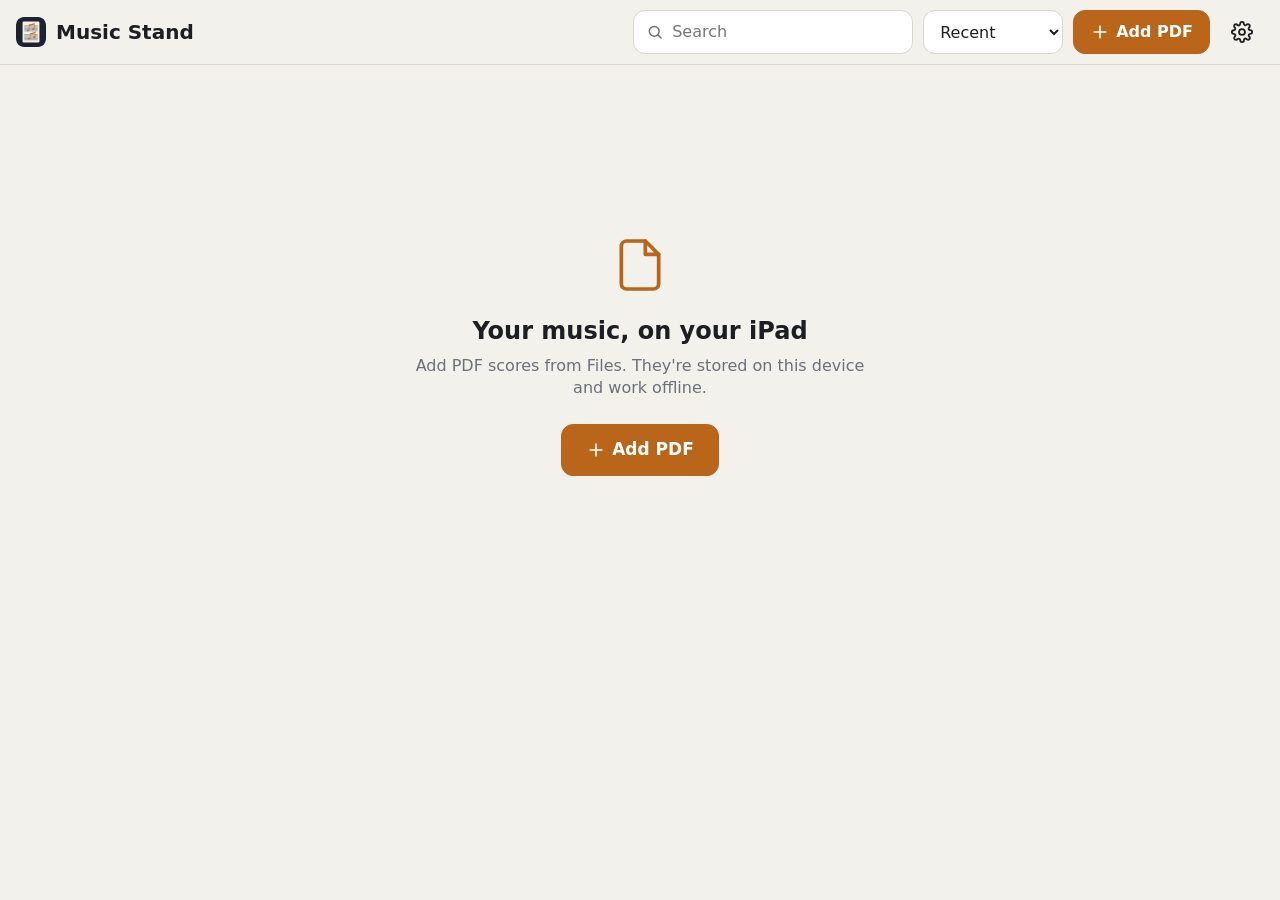
==== index.html @ 35e5ded3 "Adjust pages: keep the frame's shape (Free, Page, Screen) (1.5.1) Shape keeps the crop frame's propo" ====
<!doctype html>
<html lang="en">
<head>
  <meta charset="utf-8">
  <meta name="viewport" content="width=device-width, initial-scale=1, viewport-fit=cover">
  <title>Music Stand</title>
  <meta name="description" content="A personal sheet music reader with wink page turning.">
  <meta name="theme-color" content="#16181c">
  <meta name="mobile-web-app-capable" content="yes">
  <meta name="apple-mobile-web-app-capable" content="yes">
  <meta name="apple-mobile-web-app-status-bar-style" content="black-translucent">
  <meta name="apple-mobile-web-app-title" content="Music Stand">
  <link rel="manifest" href="manifest.webmanifest">
  <link rel="icon" href="icons/icon.svg" type="image/svg+xml">
  <link rel="apple-touch-icon" href="icons/apple-touch-icon.png">
  <link rel="stylesheet" href="css/app.css">
  <link rel="modulepreload" href="vendor/pdfjs/pdf.min.mjs">
  <script type="module" src="js/app.js"></script>
</head>
<body>

  <!-- ============ Library ============ -->
  <section id="library" class="view" hidden>
    <header class="topbar">
      <div class="brand"><img src="icons/icon.svg" alt="" width="30" height="30"><span>Music Stand</span></div>
      <label class="search"><span data-icon="search"></span><input id="lib-search" type="search" placeholder="Search" autocomplete="off" autocorrect="off" spellcheck="false"></label>
      <select id="lib-sort" class="select" aria-label="Sort">
        <option value="folder">Folder order</option>
        <option value="recent">Recent</option>
        <option value="name">Name</option>
        <option value="added">Date added</option>
      </select>
      <button id="lib-add" class="btn primary"><span data-icon="plus"></span>Add PDF</button>
      <button id="lib-sync" class="icon-btn sync-btn" aria-label="Google Drive sync" hidden><span data-icon="cloud"></span><i class="dot"></i></button>
      <button id="lib-settings" class="icon-btn" aria-label="Settings"><span data-icon="gear"></span></button>
    </header>
    <div id="sync-banner" class="banner" hidden>
      <span id="sync-banner-text"></span>
      <button id="sync-review" class="btn small primary">Review</button>
    </div>
    <div id="update-banner" class="banner" hidden>
      A new version of Music Stand is ready.
      <button id="update-reload" class="btn small primary">Update now</button>
    </div>
    <main class="lib-scroll">
      <div id="folder-head" class="folder-head" hidden>
        <h2><span id="folder-name"></span><small id="folder-count"></small></h2>
        <button id="folder-add" class="btn small"><span data-icon="plus"></span>Add scores</button>
        <button id="folder-rename" class="btn small">Rename</button>
        <button id="folder-delete" class="btn small danger">Delete folder</button>
      </div>
      <div id="lib-grid" class="grid"></div>
      <div id="lib-empty" class="empty" hidden>
        <div class="empty-art"><span data-icon="file"></span></div>
        <h2>Your music, on your iPad</h2>
        <p>Add PDF scores from Files. They're stored on this device and work offline.</p>
        <button id="lib-add-empty" class="btn primary large"><span data-icon="plus"></span>Add PDF</button>
      </div>
      <div id="lib-noresults" class="empty small" hidden><p id="lib-noresults-text">No scores match your search.</p><button id="search-all" class="btn" hidden>Search all scores</button></div>
      <div id="folder-empty" class="empty small" hidden><p id="folder-empty-text"></p><div class="row-center"><button id="folder-empty-add" class="btn primary"><span data-icon="plus"></span>Add scores</button><button id="folder-empty-pdf" class="btn"><span data-icon="file"></span>Add PDF</button></div></div>
    </main>
    <nav id="lib-tabs" class="tabbar" role="tablist" aria-label="Folders" hidden></nav>
    <input id="file-input" type="file" accept="application/pdf,.pdf" multiple hidden>
    <div id="drop-hint" class="drop-hint" hidden>Drop PDFs to add them</div>
  </section>

  <!-- ============ Viewer ============ -->
  <section id="viewer" class="view" hidden>
    <div class="scroller">
      <div class="pages"><div class="guide"></div></div>
    </div>
    <div class="flip" aria-hidden="true" hidden></div>

    <header class="vbar">
      <button id="v-back" class="icon-btn" aria-label="Back to library"><span data-icon="back"></span></button>
      <div id="v-title" class="vtitle"></div>
      <button id="v-page" class="chip" aria-label="Go to page">– / –</button>
      <button id="v-star" class="icon-btn star-btn" aria-label="Add to Favorites" aria-pressed="false"><span data-icon="star"></span></button>
      <button id="v-notes" class="icon-btn notes-btn" aria-label="Markings" aria-pressed="false"><span data-icon="pen"></span></button>
      <div id="notes-tools" class="notes-tools" role="toolbar" aria-label="Markings" hidden></div>
      <button id="v-adjust" class="icon-btn" aria-label="Adjust pages" title="Adjust pages"><span data-icon="crop"></span></button>
      <button id="v-mode" class="icon-btn" aria-label="One page at a time" aria-pressed="false"></button>
      <div class="zoom" role="group" aria-label="Zoom">
        <button id="v-zoom-out" class="icon-btn" aria-label="Zoom out"><span data-icon="minus"></span></button>
        <span id="v-zoom" class="zoom-val">100%</span>
        <button id="v-zoom-in" class="icon-btn" aria-label="Zoom in"><span data-icon="plus"></span></button>
      </div>
      <button id="v-wink" class="icon-btn wink-btn" aria-label="Wink control" aria-pressed="false"><span data-icon="eye"></span><i class="dot"></i></button>
      <button id="v-settings" class="icon-btn" aria-label="Settings"><span data-icon="gear"></span></button>
    </header>

    <div id="v-pill" class="pagepill"></div>
    <div id="v-scrub" class="scrub none" aria-hidden="true"><div class="scrub-handle"><span class="scrub-label"></span></div></div>

    <div id="notes-pop" class="notes-pop" hidden></div>

    <div id="adjust" class="adjust" role="dialog" aria-label="Adjust pages" hidden>
      <header class="adjust-bar">
        <button id="a-cancel" class="btn small">Cancel</button>
        <div class="adjust-nav">
          <button id="a-prev" class="icon-btn" aria-label="Previous page"><span data-icon="back"></span></button>
          <span id="a-num"></span>
          <button id="a-next" class="icon-btn" aria-label="Next page"><span data-icon="next"></span></button>
        </div>
        <button id="a-done" class="btn small primary">Done</button>
      </header>
      <div class="adjust-stage">
        <div class="adjust-paper">
          <div class="adjust-crop">
            <i data-h="n"></i><i data-h="s"></i><i data-h="e"></i><i data-h="w"></i>
            <i data-h="nw"></i><i data-h="ne"></i><i data-h="sw"></i><i data-h="se"></i>
          </div>
        </div>
      </div>
      <footer class="adjust-tools">
        <div class="adjust-row">
          <button id="a-rot-l" class="btn small"><span data-icon="turn-left"></span>Turn left</button>
          <button id="a-rot-r" class="btn small"><span data-icon="turn-right"></span>Turn right</button>
          <button id="a-trim" class="btn small"><span data-icon="crop"></span>Trim margins</button>
          <button id="a-reset" class="btn small">Whole page</button>
        </div>
        <div class="adjust-row">
          <span class="adjust-label">Shape</span>
          <div class="seg" id="a-shape" role="radiogroup" aria-label="Frame shape">
            <button type="button" data-v="free" role="radio">Free</button>
            <button type="button" data-v="page" role="radio">Page</button>
            <button type="button" data-v="screen" role="radio">Screen</button>
          </div>
        </div>
        <div class="adjust-row">
          <span class="adjust-label">Apply to</span>
          <div class="seg" id="a-scope" role="radiogroup" aria-label="Apply to">
            <button type="button" data-v="page" role="radio">This page</button>
            <button type="button" data-v="all" role="radio">All</button>
            <button type="button" data-v="odd" role="radio">Odd</button>
            <button type="button" data-v="even" role="radio">Even</button>
          </div>
        </div>
        <p id="a-note" class="adjust-note"></p>
      </footer>
    </div>

    <div id="wink-hud" class="wink-hud off" aria-hidden="true">
      <svg viewBox="0 0 40 40"><circle class="track" cx="20" cy="20" r="16"/><circle class="prog" cx="20" cy="20" r="16"/></svg>
      <span data-icon="eye"></span>
    </div>

    <div id="flash-fwd" class="flash fwd" aria-hidden="true"><span data-icon="down"></span></div>
    <div id="flash-back" class="flash back" aria-hidden="true"><span data-icon="up"></span></div>
  </section>

  <video id="cam" class="cam" playsinline muted></video>

  <!-- ============ Settings ============ -->
  <dialog id="settings" class="sheet">
    <header class="sheet-head">
      <h2>Settings</h2>
      <button id="settings-close" class="btn">Done</button>
    </header>
    <div class="sheet-body">

      <section class="group">
        <h3>Page turning</h3>
        <div class="pick">
          <div class="row">
            <span id="s-mode-label">Pages</span>
            <div class="seg" id="s-mode" role="radiogroup" aria-labelledby="s-mode-label">
              <button type="button" data-v="page" role="radio">One at a time</button>
              <button type="button" data-v="scroll" role="radio">Scroll</button>
            </div>
          </div>
          <small id="s-mode-note"></small>
        </div>
        <div class="slider scroll-only">
          <div class="row"><label for="s-amount">Scroll amount</label><output id="s-amount-out"></output></div>
          <input type="range" id="s-amount" min="30" max="100" step="5">
          <small>How much of the screen each turn moves.</small>
        </div>
        <div class="slider">
          <div class="row"><label for="s-duration">Turn animation</label><output id="s-duration-out"></output></div>
          <input type="range" id="s-duration" min="0" max="1000" step="50">
        </div>
        <label class="toggle scroll-only"><span>Reading guide<small>Briefly marks where the old edge of the screen moved to.</small></span><input type="checkbox" id="s-guide"></label>
        <label class="toggle"><span>Tap to turn<small>Tap the bottom third to go forward, the top third to go back, the middle for the toolbar.</small></span><input type="checkbox" id="s-tap"></label>
        <p class="hint">Bluetooth page-turner pedals and arrow / Page Up / Page Down keys also work.</p>
      </section>

      <section class="group">
        <h3>Wink control</h3>
        <label class="toggle"><span>Turn pages by winking<small>Uses the front camera while a score is open. Video stays on this iPad and is never recorded.</small></span><input type="checkbox" id="s-wink"></label>
        <div class="row">
          <span>Wink to go forward</span>
          <div class="seg" id="s-fwd-eye" role="radiogroup">
            <button type="button" data-v="left" role="radio">Left eye</button>
            <button type="button" data-v="right" role="radio">Right eye</button>
          </div>
        </div>
        <label class="toggle"><span>Other eye goes back<small>Turn off if you can only wink one eye.</small></span><input type="checkbox" id="s-wink-back"></label>
        <div class="slider">
          <div class="row"><label for="s-sens">Sensitivity</label><output id="s-sens-out"></output></div>
          <input type="range" id="s-sens" min="1" max="10" step="1">
          <small>Higher registers lighter winks; lower ignores more squints.</small>
        </div>
        <div class="slider">
          <div class="row"><label for="s-hold">Hold time</label><output id="s-hold-out"></output></div>
          <input type="range" id="s-hold" min="80" max="700" step="20">
          <small>How long to hold the wink. Longer ignores more blinks and twitches.</small>
        </div>
        <div class="row">
          <label for="s-fps">Camera rate</label>
          <select id="s-fps" class="select">
            <option value="12">Battery saver</option>
            <option value="20">Normal</option>
            <option value="30">Responsive</option>
          </select>
        </div>
        <label class="toggle"><span>Show camera preview</span><input type="checkbox" id="s-preview"></label>

        <div class="tester">
          <div class="row">
            <strong>Test &amp; tune</strong>
            <button id="t-start" type="button" class="btn small">Start test</button>
          </div>
          <div id="t-body" hidden>
            <div id="t-status" class="status-line"></div>
            <div class="meters">
              <div class="meter" id="m-left"><div class="bar"><div class="fill"></div><div class="thresh"></div></div><span>Left eye</span></div>
              <div class="meter" id="m-right"><div class="bar"><div class="fill"></div><div class="thresh"></div></div><span>Right eye</span></div>
              <div id="t-event" class="t-event"></div>
            </div>
            <p class="hint">Wink your <b>left</b> eye and the left bar should rise past the line. If the other bar rises, tap Calibrate.</p>
            <div class="row">
              <button id="t-calibrate" type="button" class="btn small">Calibrate eyes</button>
              <label class="toggle inline"><span>Swap left/right</span><input type="checkbox" id="s-swap"></label>
            </div>
          </div>
        </div>
      </section>

      <section class="group">
        <h3>Markings</h3>
        <label class="toggle"><span>Apple Pencil marks right away<small>Write on the music with the Pencil whenever a score is open; fingers still scroll. Turn off to mark only after tapping the pen button (the Pencil then scrolls the music).</small></span><input type="checkbox" id="s-pencil"></label>
      </section>

      <section class="group">
        <h3>Display</h3>
        <label class="toggle"><span>Night mode<small>Shows pages as light ink on dark paper.</small></span><input type="checkbox" id="s-night"></label>
        <label class="toggle"><span>Keep screen awake<small>While a score is open.</small></span><input type="checkbox" id="s-awake"></label>
      </section>

      <section class="group" id="sync">
        <h3>Google Drive</h3>
        <p class="hint">Keep the same library on all your devices. Your scores are kept in a “Music Stand” folder in your Google Drive, which also makes Drive a backup of them. Add music with Add PDF: PDFs put into that folder from a computer don’t show up here.</p>
        <div id="g-status" class="status-line"></div>
        <div class="row wrap">
          <button id="g-connect" type="button" class="btn primary">Connect Google Drive</button>
          <button id="g-sync" type="button" class="btn" hidden>Sync now</button>
          <button id="g-review" type="button" class="btn primary" hidden>Review</button>
          <button id="g-disconnect" type="button" class="btn" hidden>Disconnect</button>
          <button id="g-copy" type="button" class="btn small">Copy sync report</button>
        </div>
        <p class="hint"><a href="privacy.html" target="_blank" rel="noopener">Privacy</a></p>
      </section>

      <section class="group">
        <h3>Backup</h3>
        <p class="hint">A backup is one file with all your scores and settings. Export one now and then and save it to Files or iCloud Drive. To copy your library to another device without Google Drive, import the backup there and choose Merge.</p>
        <div class="row wrap">
          <button id="b-export" type="button" class="btn">Export backup</button>
          <button id="b-save" type="button" class="btn primary" hidden>Save backup file</button>
          <button id="b-import" type="button" class="btn">Import backup…</button>
        </div>
        <div id="b-status" class="hint"></div>
        <input id="b-file" type="file" accept=".zip,application/zip" hidden>
        <p id="storage-info" class="hint"></p>
      </section>

      <p class="about">Music Stand <span id="app-version"></span></p>
    </div>
  </dialog>

  <div id="boot-note" class="boot-note" hidden>Connecting to Google Drive…</div>

  <dialog id="modal" class="modal"></dialog>
  <div id="toast" class="toast" role="status" aria-live="polite"></div>
</body>
</html>
---- css/app.css ----
:root {
  color-scheme: light dark;
  --bg: #f3f1ec;
  --surface: #ffffff;
  --surface-2: #e9e5dd;
  --text: #1c1e22;
  --muted: #6c7079;
  --line: #dbd6cc;
  --accent: #b9661a;
  --accent-soft: rgba(185, 102, 26, 0.14);
  --accent-ink: #ffffff;
  --danger: #c0392b;
  --ok: #2e9d5b;
  --stage: #1a1c20;
  --bar: rgba(22, 24, 28, 0.88);
  --bar-text: #f1efea;
  --radius: 14px;
  --shadow: 0 1px 2px rgba(0, 0, 0, 0.08), 0 6px 18px rgba(0, 0, 0, 0.08);
  --font: -apple-system, BlinkMacSystemFont, "SF Pro Text", system-ui, "Segoe UI", Roboto, sans-serif;
}

@media (prefers-color-scheme: dark) {
  :root {
    --bg: #14161a;
    --surface: #1e2126;
    --surface-2: #2a2e35;
    --text: #ecebe7;
    --muted: #9ba1ab;
    --line: #30343b;
    --accent: #e8923c;
    --accent-soft: rgba(232, 146, 60, 0.16);
    --accent-ink: #1a1206;
    --shadow: 0 1px 2px rgba(0, 0, 0, 0.4), 0 6px 18px rgba(0, 0, 0, 0.3);
  }
}

* { box-sizing: border-box; }

html, body {
  height: 100%;
  margin: 0;
  background: var(--bg);
  color: var(--text);
  font: 16px/1.4 var(--font);
  -webkit-text-size-adjust: 100%;
  -webkit-tap-highlight-color: transparent;
  overscroll-behavior: none;
}

body { overflow: hidden; }

button, input, select { font: inherit; color: inherit; }
button { -webkit-user-select: none; user-select: none; touch-action: manipulation; }
[hidden] { display: none !important; }

.ico { width: 22px; height: 22px; flex: none; display: block; }

.view { position: fixed; inset: 0; }

/* ---------- Buttons & fields ---------- */

.btn {
  display: inline-flex; align-items: center; justify-content: center; gap: 6px;
  min-height: 44px; padding: 0 16px;
  border: 1px solid var(--line); border-radius: 12px;
  background: var(--surface); color: var(--text);
  font-weight: 600; cursor: pointer; white-space: nowrap;
}
.btn .ico { width: 20px; height: 20px; }
.btn.primary { background: var(--accent); border-color: var(--accent); color: var(--accent-ink); }
.btn.danger { color: var(--danger); }
.btn.small { min-height: 36px; padding: 0 12px; font-size: 15px; }
.btn.large { min-height: 52px; padding: 0 24px; font-size: 17px; }
.btn:active { filter: brightness(0.92); }
.btn:disabled { opacity: 0.5; }

.icon-btn {
  display: inline-flex; align-items: center; justify-content: center;
  width: 44px; height: 44px; padding: 0;
  border: 0; border-radius: 12px; background: transparent; cursor: pointer;
}
.icon-btn:active { background: rgba(127, 127, 127, 0.18); }

.select {
  min-height: 44px; padding: 0 12px; border-radius: 12px;
  border: 1px solid var(--line); background: var(--surface);
}

.field {
  width: 100%; min-height: 48px; padding: 0 14px; margin-top: 12px;
  border: 1px solid var(--line); border-radius: 12px; background: var(--surface);
  font-size: 18px;
}

/* ---------- Library ---------- */

#library { display: flex; flex-direction: column; }

.topbar {
  display: flex; align-items: center; gap: 10px;
  padding: calc(env(safe-area-inset-top) + 10px) max(16px, env(safe-area-inset-right)) 10px max(16px, env(safe-area-inset-left));
  border-bottom: 1px solid var(--line);
  background: var(--bg);
}
.brand { display: flex; align-items: center; gap: 10px; font-weight: 700; font-size: 20px; margin-right: auto; white-space: nowrap; }
.brand img { border-radius: 8px; }
.search {
  display: flex; align-items: center; gap: 6px;
  height: 44px; padding: 0 12px; width: min(280px, 32vw);
  border: 1px solid var(--line); border-radius: 12px; background: var(--surface); color: var(--muted);
}
.search input { border: 0; outline: 0; background: transparent; width: 100%; color: var(--text); -webkit-appearance: none; appearance: none; }
.search .ico { width: 18px; height: 18px; }

@media (max-width: 640px) {
  .topbar { flex-wrap: wrap; }
  .brand { width: 100%; }
  .search { flex: 1; width: auto; }
}

.banner {
  display: flex; align-items: center; justify-content: center; gap: 12px; flex-wrap: wrap;
  padding: 8px 16px; background: var(--accent-soft); font-size: 15px;
}

.lib-scroll { flex: 1; overflow-y: auto; -webkit-overflow-scrolling: touch; }

.grid {
  display: grid; gap: 22px 18px;
  grid-template-columns: repeat(auto-fill, minmax(150px, 1fr));
  padding: 20px max(18px, env(safe-area-inset-right)) 40px max(18px, env(safe-area-inset-left));
}

.card { position: relative; }
.card-open {
  display: block; width: 100%; padding: 0; border: 0; background: none; text-align: left; cursor: pointer;
}
.thumb {
  aspect-ratio: 0.773; border-radius: 8px; overflow: hidden;
  background: #fff; box-shadow: var(--shadow); border: 1px solid var(--line);
  display: flex; align-items: center; justify-content: center; color: #bbb;
}
.thumb img { width: 100%; height: 100%; object-fit: cover; object-position: top; display: block; }
.card-open:active .thumb { transform: scale(0.98); }
.card-text { padding: 8px 32px 0 2px; }
.card-title { font-weight: 600; font-size: 15px; line-height: 1.25; display: -webkit-box; -webkit-line-clamp: 2; -webkit-box-orient: vertical; overflow: hidden; word-break: break-word; }
.card-meta { color: var(--muted); font-size: 13px; margin-top: 2px; }
.card-more { position: absolute; right: -8px; bottom: -6px; color: var(--muted); }

.empty { text-align: center; padding: 12vh 24px; max-width: 520px; margin: 0 auto; }
.empty.small { padding: 40px 24px; color: var(--muted); }
.empty h2 { margin: 12px 0 6px; }
.empty p { color: var(--muted); margin: 0 0 24px; }
.empty-art { display: inline-flex; color: var(--accent); }
.empty-art .ico { width: 64px; height: 64px; stroke-width: 1.4; }

.drop-hint {
  position: fixed; inset: 12px; z-index: 30; display: flex; align-items: center; justify-content: center;
  border: 3px dashed var(--accent); border-radius: 20px; background: var(--accent-soft);
  font-size: 22px; font-weight: 700; pointer-events: none;
}

/* ---------- Viewer ---------- */

#viewer { background: var(--stage); color: var(--bar-text); }

.scroller {
  position: absolute; left: 0; right: 0; bottom: 0; top: env(safe-area-inset-top);
  overflow-y: auto; overflow-x: hidden;
  -webkit-overflow-scrolling: touch; overscroll-behavior: contain;
  touch-action: pan-y;
  -webkit-user-select: none; user-select: none; -webkit-touch-callout: none;
}
.pages { position: relative; min-height: 100%; }

.page {
  position: absolute; overflow: hidden;
  background: #fff; box-shadow: 0 1px 3px rgba(0, 0, 0, 0.5);
  display: flex; align-items: center; justify-content: center;
}
.page .pnum { color: #c9c9c9; font-size: 28px; font-weight: 600; }
.page.ready .pnum { display: none; }
.page.failed::after { content: "Couldn't draw this page"; color: #a33; font-size: 15px; position: absolute; bottom: 20px; }
.page canvas.pdf { position: absolute; inset: 0; width: 100%; height: 100%; display: block; pointer-events: none; }

.night .page { background: #121212; }
.night .page canvas.pdf { filter: invert(1) hue-rotate(180deg); }

.guide {
  position: absolute; left: 0; right: 0; height: 0; z-index: 2; pointer-events: none;
  border-top: 3px solid var(--accent); opacity: 0;
}
.guide::before {
  content: ""; position: absolute; left: 0; top: -10px;
  border: 9px solid transparent; border-left: 13px solid var(--accent);
}
.guide.show { animation: guide 1.6s ease forwards; }

/* One page at a time: the viewer moves the music, a page per turn or swipe. */
#viewer.paged .scroller { overflow-y: hidden; touch-action: none; }
#viewer.paged .zoom, #viewer.paged .guide { display: none; }

/* A page turning like a book's (js/flip.js): copies of the pages, over the music. */
.flip {
  position: absolute; left: 0; right: 0; bottom: 0; top: env(safe-area-inset-top); z-index: 1;
  overflow: hidden; pointer-events: none; perspective: 4500px;
}
.flip-dim { position: absolute; inset: 0; background: #000; opacity: 0; }
.flip-leaf {
  position: absolute; transform-origin: 0 50%; will-change: transform;
  -webkit-transform-style: preserve-3d; transform-style: preserve-3d;
}
.flip-face { position: absolute; -webkit-backface-visibility: hidden; backface-visibility: hidden; }
.flip-back {
  left: 0; top: 0; width: 100%; height: 100%; transform: rotateY(180deg);
  background: linear-gradient(to left, #f6f6f3, #e4e4e0); box-shadow: 0 1px 3px rgba(0, 0, 0, 0.5);
}
.night .flip-back { background: linear-gradient(to left, #1b1b1b, #0e0e0e); }
.flip-shade {
  position: absolute; inset: 0; z-index: 5; pointer-events: none; opacity: 0;
  background: linear-gradient(to right, rgba(0, 0, 0, 0.25), rgba(0, 0, 0, 0.6));
}
@keyframes guide { 0% { opacity: 0; } 12% { opacity: 0.95; } 70% { opacity: 0.95; } 100% { opacity: 0; } }

.vbar {
  position: absolute; top: 0; left: 0; right: 0; z-index: 10;
  display: flex; align-items: center; gap: 4px;
  padding: calc(env(safe-area-inset-top) + 4px) max(8px, env(safe-area-inset-right)) 6px max(8px, env(safe-area-inset-left));
  background: var(--bar); color: var(--bar-text);
  -webkit-backdrop-filter: blur(14px); backdrop-filter: blur(14px);
  transform: translateY(-105%); transition: transform 0.25s ease;
}
#viewer.bar-visible .vbar { transform: none; }
.vtitle { flex: 1; min-width: 0; font-weight: 600; white-space: nowrap; overflow: hidden; text-overflow: ellipsis; padding: 0 6px; }
.chip {
  min-height: 36px; padding: 0 12px; border-radius: 18px; border: 0;
  background: rgba(255, 255, 255, 0.12); font-variant-numeric: tabular-nums; cursor: pointer; white-space: nowrap;
}
.zoom { display: flex; align-items: center; }
.zoom-val { min-width: 46px; text-align: center; font-size: 14px; font-variant-numeric: tabular-nums; opacity: 0.85; }
.wink-btn { position: relative; }
.wink-btn .dot { position: absolute; right: 8px; top: 9px; width: 9px; height: 9px; border-radius: 50%; background: transparent; }
.wink-btn[aria-pressed="false"] { opacity: 0.55; }
.wink-btn.s-loading .dot { background: #e6b54a; animation: pulse 1s infinite; }
.wink-btn.s-running .dot { background: #3fcf7a; }
.wink-btn.s-noface .dot { background: #9aa0aa; }
.wink-btn.s-error .dot { background: #ff5a4a; }

.pagepill {
  position: absolute; right: max(12px, env(safe-area-inset-right)); bottom: calc(12px + env(safe-area-inset-bottom)); z-index: 5;
  padding: 4px 10px; border-radius: 12px; background: rgba(20, 22, 26, 0.6); color: #eee;
  font-size: 13px; font-variant-numeric: tabular-nums; pointer-events: none;
  transition: opacity 0.25s;
}
#viewer.bar-visible .pagepill { opacity: 0; }

/* The scroll bar (js/scrubber.js): with the top bar, while scrolling by hand, and while held. */
.scrub {
  position: absolute; z-index: 7; width: 44px;
  right: env(safe-area-inset-right); top: calc(env(safe-area-inset-top) + 66px); bottom: calc(env(safe-area-inset-bottom) + 52px);
  touch-action: none; -webkit-user-select: none; user-select: none; -webkit-touch-callout: none;
  opacity: 0; pointer-events: none; transition: opacity 0.25s;
}
.scrub::before {
  content: ""; position: absolute; right: 9px; top: 0; bottom: 0; width: 4px; border-radius: 2px;
  background: rgba(20, 22, 26, 0.35);
}
#viewer.bar-visible .scrub, .scrub.show, .scrub.dragging { opacity: 1; pointer-events: auto; }
.scrub.none, .vbar.marking ~ .scrub { display: none; }
.scrub-handle {
  position: absolute; right: 4px; top: 0; width: 14px; height: 56px; border-radius: 7px;
  background: rgba(20, 22, 26, 0.75); border: 1.5px solid rgba(255, 255, 255, 0.55);
  box-shadow: 0 1px 4px rgba(0, 0, 0, 0.4); will-change: transform;
}
.scrub.dragging .scrub-handle { background: var(--accent); border-color: var(--accent); }
.scrub-label {
  position: absolute; right: 26px; top: 50%; transform: translateY(-50%);
  padding: 6px 12px; border-radius: 14px; white-space: nowrap;
  background: rgba(20, 22, 26, 0.88); color: #f1efea; font-size: 17px; font-weight: 600; font-variant-numeric: tabular-nums;
  opacity: 0; pointer-events: none;
}
.scrub.dragging .scrub-label { opacity: 1; }

.wink-hud {
  position: absolute; left: max(12px, env(safe-area-inset-left)); bottom: calc(12px + env(safe-area-inset-bottom)); z-index: 5;
  width: 40px; height: 40px; border-radius: 50%; background: rgba(20, 22, 26, 0.6); color: #ddd;
  display: flex; align-items: center; justify-content: center; pointer-events: none;
}
.wink-hud.off { display: none; }
.wink-hud svg { position: absolute; inset: 0; transform: rotate(-90deg); }
.wink-hud .track { fill: none; stroke: rgba(255, 255, 255, 0.15); stroke-width: 3; }
.wink-hud .prog { fill: none; stroke: var(--accent); stroke-width: 3; stroke-linecap: round; stroke-dasharray: 100.53; stroke-dashoffset: 100.53; }
.wink-hud .ico { width: 18px; height: 18px; }
.wink-hud.loading .ico { animation: pulse 1s infinite; }
.wink-hud.running .ico { color: #3fcf7a; }
.wink-hud.noface .ico { color: #8a9099; }
.wink-hud.error .ico { color: #ff5a4a; }
.wink-hud.fired { animation: pop 0.35s ease; }

.flash {
  position: absolute; left: 50%; z-index: 6; pointer-events: none;
  width: 110px; height: 110px; margin-left: -55px; border-radius: 50%;
  display: flex; align-items: center; justify-content: center;
  background: rgba(20, 22, 26, 0.55); color: var(--accent); opacity: 0;
}
.flash .ico { width: 64px; height: 64px; stroke-width: 2.6; }
.flash.fwd { bottom: 14%; }
.flash.back { top: 14%; }
.flash.show { animation: flash 0.6s ease; }
@keyframes flash { 0% { opacity: 0; transform: scale(0.8); } 20% { opacity: 1; transform: scale(1); } 100% { opacity: 0; transform: scale(1.05); } }
@keyframes pulse { 50% { opacity: 0.35; } }
@keyframes pop { 40% { transform: scale(1.25); } }

/* Hidden by default but kept "visible" to the browser so frames keep coming. */
.cam {
  position: fixed; left: 0; bottom: 0; width: 4px; height: 3px; opacity: 0.02;
  pointer-events: none; z-index: 40; object-fit: cover; transform: scaleX(-1);
}
.cam.preview {
  width: 168px; height: 126px; opacity: 1; border-radius: 12px;
  left: max(12px, env(safe-area-inset-left)); bottom: calc(62px + env(safe-area-inset-bottom));
  box-shadow: 0 4px 16px rgba(0, 0, 0, 0.5); border: 2px solid rgba(255, 255, 255, 0.25);
}

/* ---------- Dialogs ---------- */

dialog { color: var(--text); }
dialog::backdrop { background: rgba(0, 0, 0, 0.4); }

.sheet {
  margin: 0 0 0 auto; padding: 0; border: 0;
  width: min(480px, 100vw); height: 100%; max-height: 100%; max-width: 100vw;
  background: var(--bg);
  display: none; flex-direction: column;
}
.sheet[open] { display: flex; }
.sheet-head {
  display: flex; align-items: center; justify-content: space-between;
  padding: calc(env(safe-area-inset-top) + 10px) max(16px, env(safe-area-inset-right)) 10px 20px;
  border-bottom: 1px solid var(--line);
}
.sheet-head h2 { margin: 0; font-size: 20px; }
.sheet-body {
  flex: 1; overflow-y: auto; -webkit-overflow-scrolling: touch;
  padding: 8px max(16px, env(safe-area-inset-right)) calc(32px + env(safe-area-inset-bottom)) 16px;
}

.group { background: var(--surface); border-radius: var(--radius); padding: 4px 16px 12px; margin: 14px 0; box-shadow: var(--shadow); }
.group h3 { font-size: 13px; text-transform: uppercase; letter-spacing: 0.06em; color: var(--muted); margin: 14px 0 6px; }
.row { display: flex; align-items: center; justify-content: space-between; gap: 12px; min-height: 48px; }
.row.wrap { flex-wrap: wrap; justify-content: flex-start; }
.row output { color: var(--muted); font-variant-numeric: tabular-nums; }
.slider, .pick { padding: 2px 0 8px; border-top: 1px solid var(--line); }
.slider .row { min-height: 40px; }
.slider small, .toggle small, .pick small { display: block; color: var(--muted); font-size: 13px; line-height: 1.3; margin-top: 2px; }
input[type="range"] { width: 100%; accent-color: var(--accent); height: 32px; margin: 0; }
.group > .row, .group > .toggle, .group > .tester { border-top: 1px solid var(--line); }
.group > h3 + * { border-top: 0 !important; }
.hint { color: var(--muted); font-size: 14px; margin: 10px 0; }
.hint:empty { display: none; }

.toggle { display: flex; align-items: center; justify-content: space-between; gap: 16px; min-height: 56px; padding: 6px 0; cursor: pointer; }
.toggle.inline { min-height: 44px; border: 0; gap: 10px; }
.toggle input {
  -webkit-appearance: none; appearance: none; flex: none;
  width: 51px; height: 31px; border-radius: 16px; margin: 0;
  background: var(--surface-2); position: relative; transition: background 0.2s; cursor: pointer;
}
.toggle input::after {
  content: ""; position: absolute; top: 2px; left: 2px; width: 27px; height: 27px; border-radius: 50%;
  background: #fff; box-shadow: 0 1px 3px rgba(0, 0, 0, 0.3); transition: transform 0.2s;
}
.toggle input:checked { background: var(--accent); }
.toggle input:checked::after { transform: translateX(20px); }

.seg { display: inline-flex; background: var(--surface-2); border-radius: 10px; padding: 2px; }
.seg button { border: 0; background: transparent; min-height: 36px; padding: 0 14px; border-radius: 8px; font-weight: 600; font-size: 15px; cursor: pointer; white-space: nowrap; }
.seg button[aria-checked="true"] { background: var(--surface); box-shadow: 0 1px 3px rgba(0, 0, 0, 0.15); color: var(--accent); }

.tester { padding: 8px 0 4px; }
.status-line { font-size: 14px; color: var(--muted); margin: 4px 0 10px; display: flex; align-items: center; gap: 8px; }
.status-line::before { content: ""; width: 9px; height: 9px; border-radius: 50%; background: #9aa0aa; }
.status-line.s-running::before { background: var(--ok); }
.status-line.s-loading::before { background: #e6b54a; }
.status-line.s-error::before { background: var(--danger); }
.status-line.s-error { color: var(--danger); }
.meters { display: flex; align-items: flex-end; gap: 22px; padding: 4px 0; }
.meter { display: flex; flex-direction: column; align-items: center; gap: 6px; font-size: 13px; color: var(--muted); }
.meter .bar { position: relative; width: 38px; height: 120px; border-radius: 8px; background: var(--surface-2); overflow: hidden; }
.meter .fill { position: absolute; left: 0; right: 0; bottom: 0; height: 0; background: #8a9099; transition: height 0.06s linear; }
.meter.holding .fill { background: var(--accent); }
.meter.fired .fill { background: var(--ok); }
.meter .thresh { position: absolute; left: 0; right: 0; height: 0; border-top: 2px dashed var(--text); opacity: 0.5; }
.t-event { flex: 1; align-self: center; text-align: center; font-weight: 700; font-size: 18px; color: var(--ok); min-height: 1.4em; }
.t-event.calib { color: var(--accent); font-size: 16px; }

.about { text-align: center; color: var(--muted); font-size: 13px; }

.modal {
  width: min(420px, 92vw); padding: 0; border: 0; border-radius: 18px;
  background: var(--bg); box-shadow: 0 20px 60px rgba(0, 0, 0, 0.35);
}
.modal-body { padding: 20px 20px 8px; }
.modal-body h2 { margin: 0 0 6px; font-size: 19px; }
.modal-body p { margin: 0; color: var(--muted); white-space: pre-line; }
.modal-actions { display: flex; gap: 10px; justify-content: flex-end; padding: 14px 20px 18px; }
.modal-actions .btn { flex: 1; }
.sheet-actions { display: flex; flex-direction: column; gap: 8px; padding: 6px 20px 20px; }

.toast {
  position: fixed; left: 50%; bottom: calc(24px + env(safe-area-inset-bottom)); z-index: 100;
  transform: translate(-50%, 20px); opacity: 0; pointer-events: none;
  max-width: min(560px, 90vw); padding: 10px 18px; border-radius: 14px;
  background: rgba(28, 30, 34, 0.94); color: #f3f1ec; font-size: 15px; text-align: center;
  transition: opacity 0.2s, transform 0.2s;
}
.toast.show { opacity: 1; transform: translate(-50%, 0); }

/* ---------- Google Drive sync & sign-in notes ---------- */
.sync-btn { position: relative; }
.sync-btn .dot { position: absolute; right: 7px; top: 9px; width: 9px; height: 9px; border-radius: 50%; background: transparent; }
.sync-btn.s-syncing .dot { background: #e6b54a; animation: pulse 1s infinite; }
.sync-btn.s-signin .dot,
.sync-btn.s-decision .dot { background: #e6b54a; }
.sync-btn.s-tap.pending .dot { background: #9aa0aa; }
.sync-btn.s-paused .dot,
.sync-btn.s-offline .dot { background: #9aa0aa; }
.sync-btn.s-offline { opacity: 0.55; }
.sync-btn.s-error .dot { background: #ff5a4a; }

.boot-note {
  position: fixed; inset: 0; display: flex; align-items: center; justify-content: center;
  color: var(--muted); font-size: 15px;
}

.signin-note {
  position: fixed;
  inset: 0;
  z-index: 50;
  display: flex;
  flex-direction: column;
  align-items: center;
  justify-content: center;
  gap: 8px;
  padding: 32px;
  text-align: center;
  background: var(--bg);
}
.signin-note h2 { margin: 0; font-size: 22px; }
.signin-note p { margin: 0; color: var(--muted); max-width: 26em; }

/* ---------- Notes (Pencil) ---------- */
/* Sized and placed by js/ink-draw.js (placeLayer): the whole page, cropped and turned as it shows. */
.page svg.ink { position: absolute; left: 0; top: 0; width: 100%; height: 100%; transform-origin: 0 0; pointer-events: none; overflow: visible; }
.page svg.ink path { fill: none; stroke-linecap: round; stroke-linejoin: round; }
/* Highlighter blends into the paper: multiply on white, screen on the night page. */
.page svg.ink-hl { z-index: 1; mix-blend-mode: multiply; opacity: 0.45; }
.night .page svg.ink-hl { mix-blend-mode: screen; opacity: 0.4; }
.page svg.ink-pen { z-index: 2; }
.page svg.ink-live { z-index: 3; will-change: transform; }
.page svg.ink-live.is-hl { z-index: 1; mix-blend-mode: multiply; opacity: 0.45; }
.night .page svg.ink-live.is-hl { mix-blend-mode: screen; opacity: 0.4; }
#viewer.notes-hidden .page svg.ink { display: none; }

/* Markings tools take the place of the page, zoom and wink controls. */
.vbar.marking > #v-page, .vbar.marking > .zoom, .vbar.marking > #v-wink, .vbar.marking > #v-settings,
.vbar.marking > #v-star, .vbar.marking > #v-notes, .vbar.marking > #v-mode, .vbar.marking > #v-adjust { display: none; }
.notes-tools { display: flex; align-items: center; gap: 2px; }
.notes-tools .sep { width: 1px; height: 26px; margin: 0 4px; background: rgba(255, 255, 255, 0.18); }
.notes-tools .icon-btn { position: relative; }
.notes-tools .icon-btn[aria-pressed="true"] { background: rgba(255, 255, 255, 0.16); }
.notes-tools .icon-btn:disabled { opacity: 0.35; }
.notes-tools .icon-btn .tip { position: absolute; left: 50%; bottom: 5px; width: 14px; height: 4px; margin-left: -7px; border-radius: 2px; }
.notes-tools .btn.small { margin-left: 4px; background: var(--accent); border-color: var(--accent); color: var(--accent-ink); }
.notes-btn.off { opacity: 0.55; }
.notes-btn.off::after { content: ""; position: absolute; width: 26px; height: 2px; background: currentColor; transform: rotate(-45deg); border-radius: 1px; }
.notes-btn { position: relative; }
.star-btn[aria-pressed="true"] { color: var(--accent); }
.star-btn[aria-pressed="true"] .ico { fill: currentColor; }

.notes-pop {
  position: absolute; z-index: 12; top: calc(env(safe-area-inset-top) + 58px);
  display: flex; align-items: center; gap: 4px; flex-wrap: wrap; max-width: calc(100vw - 24px);
  padding: 8px 10px; border-radius: 16px;
  background: var(--bar); color: var(--bar-text);
  -webkit-backdrop-filter: blur(14px); backdrop-filter: blur(14px);
  box-shadow: 0 6px 24px rgba(0, 0, 0, 0.35);
}
.notes-pop .sep { width: 1px; align-self: stretch; margin: 4px; background: rgba(255, 255, 255, 0.18); }
.swatch { width: 40px; height: 40px; border-radius: 50%; border: 2px solid transparent; padding: 0; cursor: pointer; display: inline-flex; align-items: center; justify-content: center; background: transparent; }
.swatch i { width: 26px; height: 26px; border-radius: 50%; display: block; box-shadow: inset 0 0 0 1px rgba(255, 255, 255, 0.25); }
.swatch[aria-checked="true"] { border-color: var(--bar-text); }
.size-btn { width: 40px; height: 40px; border: 0; border-radius: 10px; background: transparent; color: inherit; cursor: pointer; display: inline-flex; align-items: center; justify-content: center; }
.size-btn i { display: block; border-radius: 50%; background: currentColor; }
.size-btn[aria-checked="true"] { background: rgba(255, 255, 255, 0.18); }
.scroller.finger-ink { touch-action: none; }

/* ---------- Favorites & folders ---------- */
.tabbar {
  display: flex; align-items: center; gap: 6px;
  padding: 8px max(16px, env(safe-area-inset-right)) calc(8px + env(safe-area-inset-bottom)) max(16px, env(safe-area-inset-left));
  border-top: 1px solid var(--line); background: var(--bg);
}
/* All and Favorites stay put; the folders scroll between them and the + button. */
.tab-scroll {
  flex: 1; min-width: 0; display: flex; gap: 6px; overflow-x: auto; -webkit-overflow-scrolling: touch; scrollbar-width: none;
  -webkit-mask-image: linear-gradient(to right, transparent 0, #000 12px, #000 calc(100% - 18px), transparent 100%);
  mask-image: linear-gradient(to right, transparent 0, #000 12px, #000 calc(100% - 18px), transparent 100%);
  padding: 0 12px 0 8px;
  scroll-padding-inline: 12px 18px; /* a chip scrolled into view lands clear of the fade */
}
.tab-scroll::-webkit-scrollbar { display: none; }
.tab {
  flex: none; display: inline-flex; align-items: center; gap: 6px;
  min-height: 40px; padding: 0 14px; border-radius: 20px; border: 1px solid var(--line);
  background: var(--surface); font-weight: 600; font-size: 15px; cursor: pointer; white-space: nowrap; max-width: 200px;
}
.tab span { overflow: hidden; text-overflow: ellipsis; }
.tab .ico { width: 18px; height: 18px; }
.tab .count { color: var(--muted); font-weight: 500; font-variant-numeric: tabular-nums; flex: none; }
.tab[aria-selected="true"] { background: var(--accent); border-color: var(--accent); color: var(--accent-ink); }
.tab[aria-selected="true"] .count { color: inherit; opacity: 0.8; }
.tab[aria-selected="true"] .ico { fill: currentColor; }
.tab.add { width: 40px; padding: 0; justify-content: center; border-style: dashed; background: transparent; color: var(--muted); }
#library:not([hidden]) ~ .toast { bottom: calc(76px + env(safe-area-inset-bottom)); }
.row-center { display: flex; gap: 10px; justify-content: center; flex-wrap: wrap; }

.folder-head {
  display: flex; align-items: center; gap: 10px; flex-wrap: wrap;
  padding: 14px max(18px, env(safe-area-inset-right)) 0 max(18px, env(safe-area-inset-left));
}
.folder-head h2 { margin: 0 auto 0 0; font-size: 22px; display: flex; align-items: baseline; gap: 10px; min-width: 0; }
.folder-head h2 span { overflow: hidden; text-overflow: ellipsis; white-space: nowrap; }
.folder-head small { color: var(--muted); font-size: 15px; font-weight: 500; white-space: nowrap; }

/* The star sits on the thumbnail's corner, on a small disc so it shows on white paper. */
.card-star { position: absolute; top: 2px; right: 2px; color: #fff; }
.card-star::before { content: ""; position: absolute; width: 32px; height: 32px; border-radius: 50%; background: rgba(20, 22, 26, 0.42); }
.card-star .ico { position: relative; width: 20px; height: 20px; }
.card-star[aria-pressed="true"] { color: #ffc93c; }
.card-star[aria-pressed="true"] .ico { fill: currentColor; }

.pick-list { max-height: min(56vh, 520px); overflow-y: auto; margin: 10px -20px 0; padding: 0 20px; -webkit-overflow-scrolling: touch; }
.pick-row { display: flex; align-items: center; gap: 12px; min-height: 48px; border-top: 1px solid var(--line); cursor: pointer; }
.pick-row:first-child { border-top: 0; }
.pick-row span { flex: 1; min-width: 0; overflow: hidden; text-overflow: ellipsis; white-space: nowrap; }
.pick-row input { width: 22px; height: 22px; accent-color: var(--accent); flex: none; }
.pick-empty { color: var(--muted); padding: 16px 0; text-align: center; }

/* Narrow windows (Split View, Slide Over): smaller tabs and markings tools,
   so the folders and the Done button stay in reach. */
@media (max-width: 560px) {
  .tabbar { gap: 4px; padding-left: max(8px, env(safe-area-inset-left)); padding-right: max(8px, env(safe-area-inset-right)); }
  .tab { padding: 0 10px; }
  .tab[data-tab="favorites"] > span:not(.count) { display: none; }
  .tab-scroll { padding: 0 8px 0 4px; }
  .vbar.marking > #v-title { display: none; }
  .vbar.marking { justify-content: space-between; }
  .notes-tools .icon-btn { width: 36px; }
  .notes-tools .sep { margin: 0 2px; }
}
@media (max-width: 360px) {
  .notes-tools .icon-btn { width: 31px; }
  .notes-tools .btn.small { padding: 0 8px; margin-left: 2px; }
  .vbar.marking { padding-left: 4px; padding-right: 4px; }
}
@media (max-width: 380px) {
  /* The page, wink and settings buttons stay on screen; the star is on the library cards too. */
  .vbar:not(.marking) > #v-star, .vbar:not(.marking) #v-zoom, .vbar:not(.marking) > #v-mode, .vbar:not(.marking) > #v-adjust { display: none; }
}

/* ---------- Adjust pages (js/adjust-ui.js) ---------- */
.adjust {
  position: absolute; inset: 0; z-index: 30; display: flex; flex-direction: column;
  background: var(--stage); color: var(--bar-text);
}
.adjust-bar {
  display: flex; align-items: center; justify-content: space-between; gap: 8px;
  padding: calc(env(safe-area-inset-top) + 6px) max(10px, env(safe-area-inset-right)) 6px max(10px, env(safe-area-inset-left));
  background: var(--bar);
}
.adjust-bar .btn:not(.primary) { background: rgba(255, 255, 255, 0.12); border-color: transparent; color: inherit; }
.adjust-nav { display: flex; align-items: center; gap: 2px; font-weight: 600; font-variant-numeric: tabular-nums; white-space: nowrap; }
.adjust-nav .icon-btn:disabled { opacity: 0.3; }
.adjust-stage { flex: 1; min-height: 0; display: flex; align-items: center; justify-content: center; overflow: hidden; }
.adjust-paper { position: relative; background: #fff; overflow: hidden; touch-action: none; -webkit-user-select: none; user-select: none; -webkit-touch-callout: none; }
.adjust-paper canvas { position: absolute; inset: 0; width: 100%; height: 100%; display: block; pointer-events: none; }
.adjust-crop {
  position: absolute; cursor: move;
  outline: 2px solid var(--accent); box-shadow: 0 0 0 9999px rgba(10, 12, 16, 0.6);
}
.adjust-crop i { position: absolute; width: 44px; height: 44px; margin: -22px 0 0 -22px; }
.adjust-crop i::after { content: ""; position: absolute; left: 50%; top: 50%; background: var(--accent); border-radius: 3px; box-shadow: 0 0 0 1.5px #fff; }
.adjust-crop i[data-h="n"], .adjust-crop i[data-h="s"] { left: 50%; cursor: ns-resize; }
.adjust-crop i[data-h="e"], .adjust-crop i[data-h="w"] { top: 50%; cursor: ew-resize; }
.adjust-crop i[data-h="n"] { top: 0; } .adjust-crop i[data-h="s"] { top: 100%; }
.adjust-crop i[data-h="w"] { left: 0; } .adjust-crop i[data-h="e"] { left: 100%; }
.adjust-crop i[data-h="n"]::after, .adjust-crop i[data-h="s"]::after { width: 30px; height: 6px; margin: -3px 0 0 -15px; }
.adjust-crop i[data-h="e"]::after, .adjust-crop i[data-h="w"]::after { width: 6px; height: 30px; margin: -15px 0 0 -3px; }
.adjust-crop i[data-h="nw"] { left: 0; top: 0; cursor: nwse-resize; }
.adjust-crop i[data-h="ne"] { left: 100%; top: 0; cursor: nesw-resize; }
.adjust-crop i[data-h="sw"] { left: 0; top: 100%; cursor: nesw-resize; }
.adjust-crop i[data-h="se"] { left: 100%; top: 100%; cursor: nwse-resize; }
.adjust-crop i[data-h$="w"]:not([data-h="w"])::after, .adjust-crop i[data-h$="e"]:not([data-h="e"])::after { width: 14px; height: 14px; margin: -7px 0 0 -7px; border-radius: 50%; }
.adjust-tools {
  display: flex; flex-direction: column; gap: 8px;
  padding: 10px max(12px, env(safe-area-inset-right)) calc(10px + env(safe-area-inset-bottom)) max(12px, env(safe-area-inset-left));
  background: var(--bg); color: var(--text);
}
.adjust-row { display: flex; align-items: center; justify-content: center; gap: 8px; flex-wrap: wrap; }
.adjust-label { color: var(--muted); font-size: 15px; }
.adjust-note { margin: 0; min-height: 1.4em; text-align: center; color: var(--muted); font-size: 14px; }
.adjust.busy .adjust-note { color: var(--accent); }
@media (max-width: 560px) {
  .adjust-row .btn.small { padding: 0 9px; font-size: 14px; }
  .adjust-row .btn .ico { display: none; }
  .adjust-row .seg button { padding: 0 9px; }
}
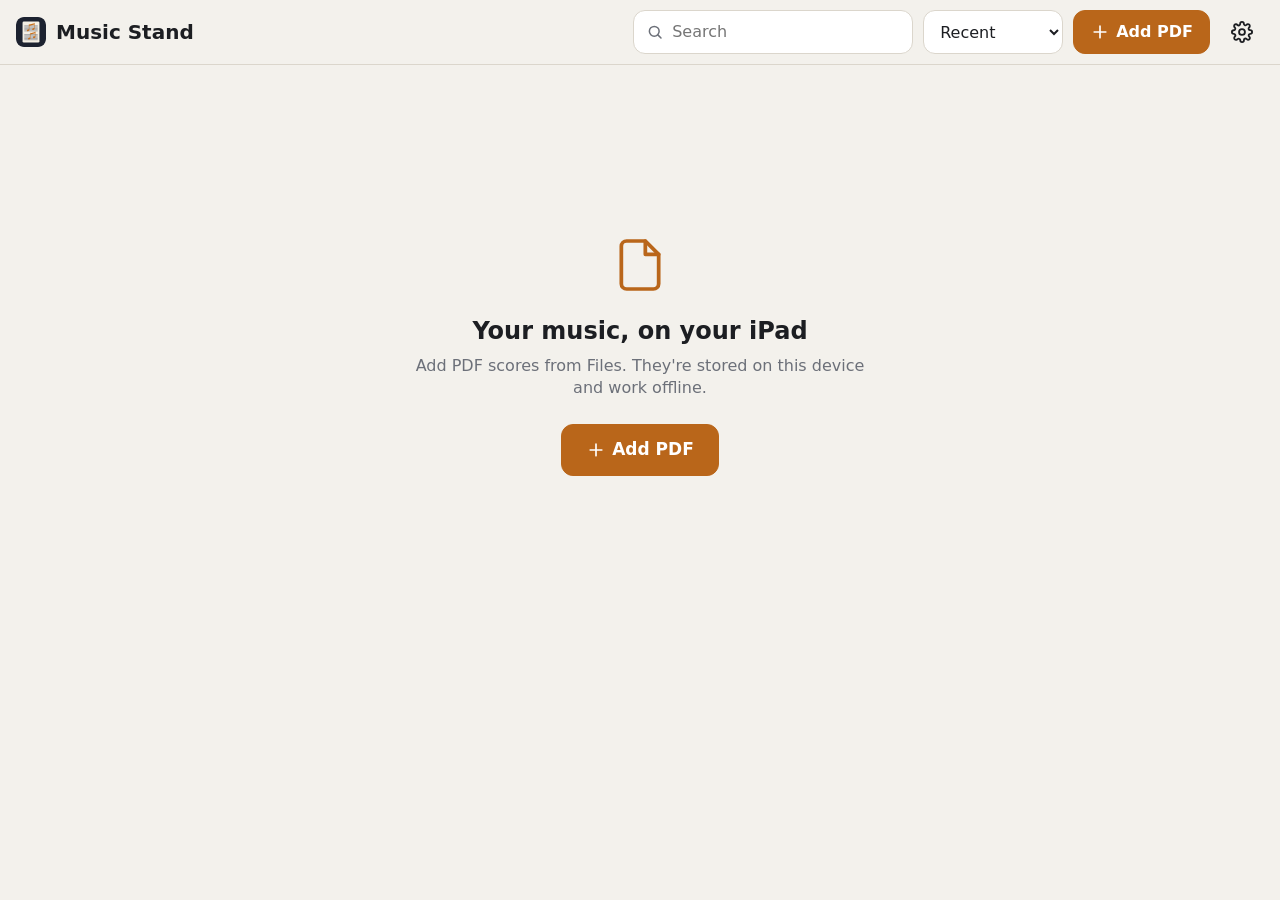
==== commit cea71a06: "Links to a page or piece, Copy link, and typed notes (1.10.0) Links: #/open/<score>?page=<n>, ?piece" ====
--- a/index.html
+++ b/index.html
@@ -75,6 +75,8 @@
       <button id="v-back" class="icon-btn" aria-label="Back to library"><span data-icon="back"></span></button>
       <div id="v-title" class="vtitle"></div>
       <button id="v-page" class="chip" aria-label="Go to page">– / –</button>
+      <button id="v-index" class="icon-btn" aria-label="Index" title="Index"><span data-icon="list"></span></button>
+      <button id="v-link" class="icon-btn" aria-label="Copy a link to this place" title="Copy link"><span data-icon="link"></span></button>
       <button id="v-star" class="icon-btn star-btn" aria-label="Add to Favorites" aria-pressed="false"><span data-icon="star"></span></button>
       <button id="v-notes" class="icon-btn notes-btn" aria-label="Markings" aria-pressed="false"><span data-icon="pen"></span></button>
       <div id="notes-tools" class="notes-tools" role="toolbar" aria-label="Markings" hidden></div>
@@ -90,9 +92,21 @@
     </header>
 
     <div id="v-pill" class="pagepill"></div>
+    <button id="v-return" class="return-chip" hidden><span data-icon="back"></span>Back</button>
+
+    <div id="links-bar" class="links-bar" hidden>
+      <p>Drag across a line of the printed index to make a tap area. Tap an area to change it.</p>
+      <div class="links-nav">
+        <button id="lb-prev" class="icon-btn" aria-label="Previous page"><span data-icon="back"></span></button>
+        <span id="lb-num"></span>
+        <button id="lb-next" class="icon-btn" aria-label="Next page"><span data-icon="next"></span></button>
+        <button id="lb-done" class="btn small primary">Done</button>
+      </div>
+    </div>
     <div id="v-scrub" class="scrub none" aria-hidden="true"><div class="scrub-handle"><span class="scrub-label"></span></div></div>
 
     <div id="notes-pop" class="notes-pop" hidden></div>
+    <div id="tnote-bar" class="notes-pop tnote-bar" role="toolbar" aria-label="Typed note" hidden></div>
 
     <div id="adjust" class="adjust" role="dialog" aria-label="Adjust pages" hidden>
       <header class="adjust-bar">
@@ -106,6 +120,7 @@
       </header>
       <div class="adjust-stage">
         <div class="adjust-paper">
+          <div class="adjust-grid" aria-hidden="true"></div>
           <div class="adjust-crop">
             <i data-h="n"></i><i data-h="s"></i><i data-h="e"></i><i data-h="w"></i>
             <i data-h="nw"></i><i data-h="ne"></i><i data-h="sw"></i><i data-h="se"></i>
@@ -118,6 +133,12 @@
           <button id="a-rot-r" class="btn small"><span data-icon="turn-right"></span>Turn right</button>
           <button id="a-trim" class="btn small"><span data-icon="crop"></span>Trim margins</button>
           <button id="a-reset" class="btn small">Whole page</button>
+        </div>
+        <div class="adjust-row adjust-tilt">
+          <label class="adjust-label" for="a-tilt">Straighten</label>
+          <input type="range" id="a-tilt" min="-10" max="10" step="0.1" value="0">
+          <button id="a-tilt-out" type="button" class="tilt-val" aria-label="Set straightening back to 0">0.0°</button>
+          <button id="a-level" class="btn small">Auto</button>
         </div>
         <div class="adjust-row">
           <span class="adjust-label">Shape</span>
@@ -150,6 +171,7 @@
   </section>
 
   <video id="cam" class="cam" playsinline muted></video>
+  <canvas id="cam-overlay" class="cam-overlay" aria-hidden="true"></canvas>
 
   <!-- ============ Settings ============ -->
   <dialog id="settings" class="sheet">
@@ -279,6 +301,27 @@
     </div>
   </dialog>
 
+  <!-- ============ Index of the open score (js/index-ui.js) ============ -->
+  <dialog id="index" class="sheet">
+    <header class="sheet-head">
+      <h2>Index <small id="ix-count"></small></h2>
+      <button id="ix-done" class="btn">Done</button>
+    </header>
+    <div class="ix-top">
+      <label class="search ix-search"><span data-icon="search"></span><input id="ix-search" type="search" placeholder="Hymn number, or words to find" autocomplete="off" autocorrect="off" spellcheck="false" enterkeyhint="go"></label>
+      <div class="ix-actions">
+        <button id="ix-add-hymn" class="btn small"><span data-icon="plus"></span>Hymn here</button>
+        <button id="ix-add-section" class="btn small"><span data-icon="plus"></span>Section here</button>
+        <button id="ix-add-many" class="btn small">Add many</button>
+        <button id="ix-paste" class="btn small">Paste titles</button>
+        <button id="ix-links" class="btn small">Tap areas</button>
+        <button id="ix-read-all" class="btn small">Read all pages</button>
+      </div>
+      <p id="ix-reading" class="ix-reading" hidden></p>
+    </div>
+    <div id="ix-list" class="sheet-body ix-list"></div>
+  </dialog>
+
   <div id="boot-note" class="boot-note" hidden>Connecting to Google Drive…</div>
 
   <dialog id="modal" class="modal"></dialog>
--- a/css/app.css
+++ b/css/app.css
@@ -321,6 +321,14 @@
   left: max(12px, env(safe-area-inset-left)); bottom: calc(62px + env(safe-area-inset-bottom));
   box-shadow: 0 4px 16px rgba(0, 0, 0, 0.5); border: 2px solid rgba(255, 255, 255, 0.25);
 }
+/* Eye outlines drawn over the preview; same box as .cam.preview so they line up. */
+.cam-overlay {
+  display: none; position: fixed; z-index: 41; pointer-events: none;
+  width: 168px; height: 126px; border-radius: 12px; border: 2px solid transparent;
+  left: max(12px, env(safe-area-inset-left)); bottom: calc(62px + env(safe-area-inset-bottom));
+  transform: scaleX(-1);
+}
+.cam.preview + .cam-overlay { display: block; }
 
 /* ---------- Dialogs ---------- */
 
@@ -464,7 +472,7 @@
 
 /* Markings tools take the place of the page, zoom and wink controls. */
 .vbar.marking > #v-page, .vbar.marking > .zoom, .vbar.marking > #v-wink, .vbar.marking > #v-settings,
-.vbar.marking > #v-star, .vbar.marking > #v-notes, .vbar.marking > #v-mode, .vbar.marking > #v-adjust { display: none; }
+.vbar.marking > #v-star, .vbar.marking > #v-notes, .vbar.marking > #v-mode, .vbar.marking > #v-adjust, .vbar.marking > #v-link { display: none; }
 .notes-tools { display: flex; align-items: center; gap: 2px; }
 .notes-tools .sep { width: 1px; height: 26px; margin: 0 4px; background: rgba(255, 255, 255, 0.18); }
 .notes-tools .icon-btn { position: relative; }
@@ -566,7 +574,7 @@
 }
 @media (max-width: 380px) {
   /* The page, wink and settings buttons stay on screen; the star is on the library cards too. */
-  .vbar:not(.marking) > #v-star, .vbar:not(.marking) #v-zoom, .vbar:not(.marking) > #v-mode, .vbar:not(.marking) > #v-adjust { display: none; }
+  .vbar:not(.marking) > #v-star, .vbar:not(.marking) > #v-link, .vbar:not(.marking) #v-zoom, .vbar:not(.marking) > #v-mode, .vbar:not(.marking) > #v-adjust { display: none; }
 }
 
 /* ---------- Adjust pages (js/adjust-ui.js) ---------- */
@@ -585,6 +593,12 @@
 .adjust-stage { flex: 1; min-height: 0; display: flex; align-items: center; justify-content: center; overflow: hidden; }
 .adjust-paper { position: relative; background: #fff; overflow: hidden; touch-action: none; -webkit-user-select: none; user-select: none; -webkit-touch-callout: none; }
 .adjust-paper canvas { position: absolute; inset: 0; width: 100%; height: 100%; display: block; pointer-events: none; }
+/* Level guide lines while straightening. */
+.adjust-grid {
+  position: absolute; inset: 0; pointer-events: none; opacity: 0; transition: opacity 0.2s;
+  background: repeating-linear-gradient(to bottom, transparent 0, transparent 23px, rgba(30, 120, 255, 0.55) 23px, rgba(30, 120, 255, 0.55) 24px);
+}
+.adjust-paper.leveling .adjust-grid { opacity: 1; }
 .adjust-crop {
   position: absolute; cursor: move;
   outline: 2px solid var(--accent); box-shadow: 0 0 0 9999px rgba(10, 12, 16, 0.6);
@@ -609,6 +623,11 @@
 }
 .adjust-row { display: flex; align-items: center; justify-content: center; gap: 8px; flex-wrap: wrap; }
 .adjust-label { color: var(--muted); font-size: 15px; }
+.adjust-tilt input[type="range"] { flex: 1; min-width: 140px; max-width: 360px; height: 32px; }
+.tilt-val {
+  min-width: 64px; min-height: 36px; padding: 0 8px; border: 0; border-radius: 10px; background: var(--surface-2);
+  font-variant-numeric: tabular-nums; font-weight: 600; cursor: pointer;
+}
 .adjust-note { margin: 0; min-height: 1.4em; text-align: center; color: var(--muted); font-size: 14px; }
 .adjust.busy .adjust-note { color: var(--accent); }
 @media (max-width: 560px) {
@@ -616,3 +635,131 @@
   .adjust-row .btn .ico { display: none; }
   .adjust-row .seg button { padding: 0 9px; }
 }
+
+/* ---------- Index (js/index-ui.js, js/marks.js) ---------- */
+/* Tap areas on a printed index, sized and turned like the markings layers. */
+.page svg.links { position: absolute; left: 0; top: 0; transform-origin: 0 0; pointer-events: none; overflow: visible; z-index: 4; }
+.page svg.links rect { fill: rgba(232, 146, 60, 0.1); stroke: rgba(205, 120, 40, 0.45); stroke-width: 1; vector-effect: non-scaling-stroke; }
+#viewer.linking .page svg.links rect { fill: rgba(232, 146, 60, 0.24); stroke: var(--accent); stroke-width: 2; }
+
+#viewer.linking .vbar, #viewer.linking .scrub, #viewer.linking .pagepill { display: none; }
+#viewer.linking .scroller { touch-action: none; }
+.links-bar {
+  position: absolute; top: 0; left: 0; right: 0; z-index: 11;
+  display: flex; align-items: center; gap: 12px; flex-wrap: wrap;
+  padding: calc(env(safe-area-inset-top) + 6px) max(10px, env(safe-area-inset-right)) 8px max(14px, env(safe-area-inset-left));
+  background: var(--bar); color: var(--bar-text);
+  -webkit-backdrop-filter: blur(14px); backdrop-filter: blur(14px);
+}
+.links-bar p { flex: 1; min-width: 220px; margin: 0; font-size: 15px; }
+.links-nav { display: flex; align-items: center; gap: 4px; margin-left: auto; }
+.links-nav span { min-width: 76px; text-align: center; font-variant-numeric: tabular-nums; }
+.link-draft {
+  position: absolute; z-index: 8; pointer-events: none;
+  border: 2px dashed var(--accent); border-radius: 4px; background: rgba(232, 146, 60, 0.18);
+}
+
+.return-chip {
+  position: absolute; z-index: 6; left: 50%; transform: translateX(-50%);
+  bottom: calc(14px + env(safe-area-inset-bottom));
+  display: inline-flex; align-items: center; gap: 4px; min-height: 40px; padding: 0 16px 0 10px;
+  border: 0; border-radius: 20px; background: rgba(20, 22, 26, 0.85); color: #f1efea; font-weight: 600; cursor: pointer;
+  box-shadow: 0 2px 10px rgba(0, 0, 0, 0.35);
+}
+.return-chip .ico { width: 18px; height: 18px; }
+
+/* Sections and hymn numbers along the scroll bar. */
+.scrub-marks { position: absolute; right: 30px; top: 0; bottom: 0; width: 0; transition: opacity 0.2s; }
+.scrub.dragging .scrub-marks { opacity: 0.2; pointer-events: none; }
+.scrub-mark {
+  position: absolute; right: 0; transform: translateY(-50%);
+  max-width: 180px; min-height: 26px; padding: 2px 9px; border: 0; border-radius: 13px;
+  overflow: hidden; text-overflow: ellipsis; white-space: nowrap;
+  background: rgba(20, 22, 26, 0.78); color: #f1efea; font-size: 13px; font-variant-numeric: tabular-nums; cursor: pointer;
+  box-shadow: 0 1px 4px rgba(0, 0, 0, 0.3);
+}
+.scrub-mark.section { background: var(--accent); color: var(--accent-ink); font-weight: 600; font-size: 14px; }
+
+/* The Index panel. */
+.sheet-head h2 small { font-size: 14px; font-weight: 500; color: var(--muted); margin-left: 6px; }
+.ix-top { padding: 12px max(16px, env(safe-area-inset-right)) 10px 16px; border-bottom: 1px solid var(--line); }
+.ix-search { width: 100%; }
+.ix-actions { display: flex; flex-wrap: wrap; gap: 8px; margin-top: 10px; }
+.ix-list { padding-top: 0; }
+.ix-row { display: flex; align-items: center; border-bottom: 1px solid var(--line); }
+.ix-go {
+  flex: 1; min-width: 0; min-height: 50px; display: flex; align-items: center; gap: 12px;
+  padding: 6px 4px; border: 0; background: transparent; text-align: left; cursor: pointer;
+}
+.ix-n { flex: none; min-width: 3.2em; font-weight: 700; font-variant-numeric: tabular-nums; }
+.ix-title { flex: 1; min-width: 0; overflow: hidden; text-overflow: ellipsis; white-space: nowrap; }
+.ix-title i { color: var(--muted); }
+.ix-page { flex: none; color: var(--muted); font-size: 14px; font-variant-numeric: tabular-nums; }
+.ix-edit { color: var(--muted); }
+.ix-edit .ico { width: 18px; height: 18px; }
+.ix-row.section .ix-go { font-weight: 700; color: var(--accent); padding-top: 14px; }
+.ix-empty { color: var(--muted); padding: 18px 4px; }
+.ix-empty p { margin: 0 0 10px; }
+.ix-empty b { color: var(--text); }
+.ix-form p { margin-bottom: 4px; }
+.ix-field { display: block; margin-top: 10px; }
+.ix-field span { display: block; font-size: 14px; color: var(--muted); }
+.ix-field .field { margin-top: 4px; }
+textarea.ix-text { min-height: 180px; padding: 10px 12px; font-size: 16px; resize: vertical; }
+.ix-reading { margin: 10px 0 0; color: var(--muted); font-size: 14px; }
+.ix-head { margin: 18px 4px 4px; font-size: 14px; text-transform: uppercase; letter-spacing: 0.04em; color: var(--muted); }
+.ix-row.words .ix-snippet { white-space: normal; font-size: 15px; display: -webkit-box; -webkit-line-clamp: 2; -webkit-box-orient: vertical; }
+.ix-ocr { display: flex; align-items: center; gap: 8px; flex-wrap: wrap; margin-top: 12px; font-size: 15px; }
+.ix-ocr .field { width: 84px; min-height: 40px; margin: 0; font-size: 16px; }
+.ix-ocr-note { margin-top: 8px !important; font-size: 14px; }
+
+/* Typed notes (js/text-notes.js): a layer over the page, sized and turned
+   like the markings layers. --u is one page unit (the page is 1000 wide). */
+.page .tnotes { position: absolute; left: 0; top: 0; transform-origin: 0 0; pointer-events: none; z-index: 5; }
+#viewer.notes-hidden .page .tnotes { display: none; }
+.tnote {
+  position: absolute; pointer-events: auto; transform-origin: 0 0; box-sizing: border-box;
+  font-family: -apple-system, system-ui, "Segoe UI", sans-serif; line-height: 1.25; font-weight: 500;
+}
+.tnote.s0 { font-size: calc(var(--u) * 17); }
+.tnote.s1 { font-size: calc(var(--u) * 23); }
+.tnote.s2 { font-size: calc(var(--u) * 32); }
+.tnote.open {
+  padding: calc(var(--u) * 5) calc(var(--u) * 8); min-height: 1.6em;
+  white-space: pre-wrap; overflow-wrap: anywhere;
+  background: rgba(255, 252, 235, 0.9); border-radius: calc(var(--u) * 6);
+  box-shadow: 0 0 0 1px rgba(0, 0, 0, 0.14), 0 1px 3px rgba(0, 0, 0, 0.12);
+}
+.night .tnote.open { background: rgba(26, 26, 28, 0.92); box-shadow: 0 0 0 1px rgba(255, 255, 255, 0.18); }
+.tnote.shut {
+  width: max(calc(var(--u) * 36), 28px); height: max(calc(var(--u) * 36), 28px);
+  display: flex; align-items: center; justify-content: center;
+  border-radius: 7px; background: currentColor; box-shadow: 0 1px 4px rgba(0, 0, 0, 0.4);
+}
+.tnote.shut svg { width: 72%; height: 72%; color: #fff; }
+.night .tnote.shut svg { color: #111; }
+/* With the Text tool, notes look editable and can be dragged. */
+#viewer.texting .tnote:not(.editing) { outline: 2px dashed rgba(205, 120, 40, 0.85); outline-offset: 2px; touch-action: none; cursor: move; }
+.tnote.editing { outline: 2px solid var(--accent); outline-offset: 2px; }
+.tnote-text {
+  display: block; width: 100%; margin: 0; padding: 0; border: 0; outline: none; resize: none; overflow: hidden;
+  background: transparent; color: inherit; font: inherit; line-height: inherit;
+  /* Safari zooms into smaller text boxes as they're tapped. */
+  font-size: max(1em, 16px);
+  -webkit-user-select: text; user-select: text;
+}
+.tnote-grip, .tnote-width {
+  position: absolute; width: 26px; height: 26px; border-radius: 50%; touch-action: none;
+  background: var(--accent); border: 3px solid #fff; box-shadow: 0 1px 4px rgba(0, 0, 0, 0.4); box-sizing: border-box;
+}
+.tnote-grip { left: -15px; top: -15px; cursor: move; }
+.tnote-width { right: -15px; top: 50%; margin-top: -13px; cursor: ew-resize; border-radius: 8px; }
+.tnote-bar { left: 12px; }
+.tnote-bar .btn.small { margin-left: 4px; }
+.size-btn.text-size b { font-weight: 700; line-height: 1; }
+.link-rows { display: grid; gap: 8px; margin-top: 12px; }
+.link-row { display: flex; align-items: center; gap: 12px; justify-content: space-between; }
+.link-row span { overflow: hidden; text-overflow: ellipsis; white-space: nowrap; }
+.link-row .btn .ico { width: 16px; height: 16px; margin-right: 6px; }
+.copy-field { width: 100%; box-sizing: border-box; font-size: 16px; }
+.ix-row .ix-copy { color: var(--muted, inherit); }
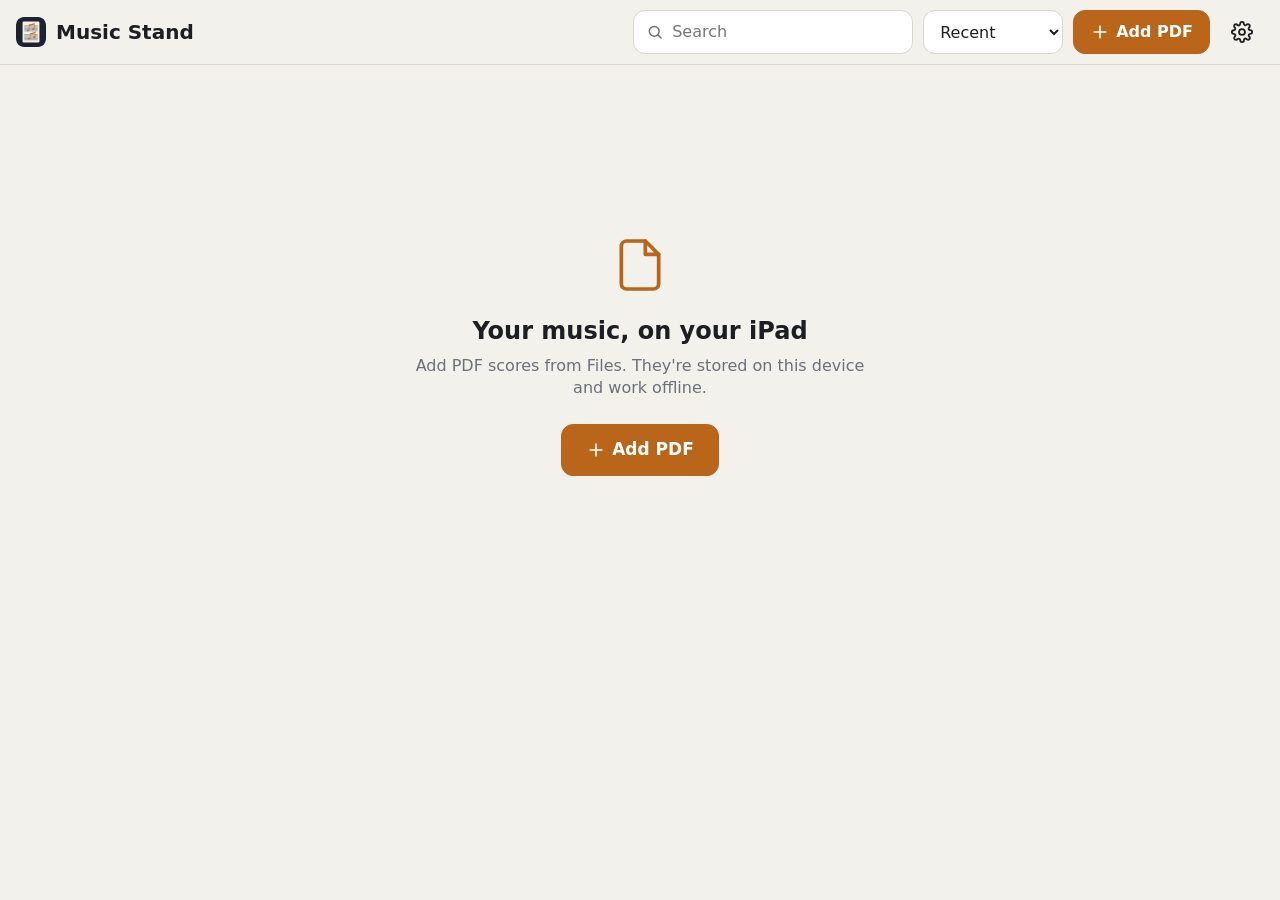
==== commit acf46942: "Stop swiping between apps from leaving the app zoomed in (1.12.1) The page allowed Safari's own pinc" ====
--- a/index.html
+++ b/index.html
@@ -2,7 +2,7 @@
 <html lang="en">
 <head>
   <meta charset="utf-8">
-  <meta name="viewport" content="width=device-width, initial-scale=1, viewport-fit=cover">
+  <meta name="viewport" content="width=device-width, initial-scale=1, maximum-scale=1, user-scalable=no, viewport-fit=cover">
   <title>Music Stand</title>
   <meta name="description" content="A personal sheet music reader with wink page turning.">
   <meta name="theme-color" content="#16181c">
--- a/css/app.css
+++ b/css/app.css
@@ -47,6 +47,11 @@
   overscroll-behavior: none;
 }
 
+/* The page itself never zooms (scores have their own − / +). Pinching or
+   double-tapping anywhere, including the fingers of a four-finger swipe to
+   another app, can't leave the app zoomed in. Scrolling is unaffected. */
+html { touch-action: pan-x pan-y; }
+
 body { overflow: hidden; }
 
 button, input, select { font: inherit; color: inherit; }
@@ -498,6 +503,28 @@
 .swatch { width: 40px; height: 40px; border-radius: 50%; border: 2px solid transparent; padding: 0; cursor: pointer; display: inline-flex; align-items: center; justify-content: center; background: transparent; }
 .swatch i { width: 26px; height: 26px; border-radius: 50%; display: block; box-shadow: inset 0 0 0 1px rgba(255, 255, 255, 0.25); }
 .swatch[aria-checked="true"] { border-color: var(--bar-text); }
+/* Any other colour: a rainbow, or the colour in use when it isn't on the list. */
+.swatch.other i { background: conic-gradient(from 90deg, #ff3b30, #ffcc00, #34c759, #5ac8fa, #1f5fd1, #af52de, #ff3b30); position: relative; }
+.swatch.other:not(.own) i::after { content: '+'; position: absolute; inset: 0; display: flex; align-items: center; justify-content: center; font: 700 18px/1 system-ui, sans-serif; color: #fff; text-shadow: 0 0 3px rgba(0, 0, 0, 0.6); }
+.swatch.other[aria-expanded="true"]:not([aria-checked="true"]) { border-color: rgba(255, 255, 255, 0.35); }
+.swatch.removing { position: relative; }
+.swatch.removing::after {
+  content: '×'; position: absolute; top: 0; right: 0; width: 18px; height: 18px; border-radius: 50%;
+  display: flex; align-items: center; justify-content: center; font: 700 14px/1 system-ui, sans-serif;
+  background: var(--danger, #d0312d); color: #fff; box-shadow: 0 0 0 2px var(--bar);
+}
+.swatch.removing i { opacity: 0.75; }
+.color-more { flex-basis: 100%; display: flex; align-items: center; gap: 8px; flex-wrap: wrap; padding: 8px 2px 2px; margin-top: 4px; border-top: 1px solid rgba(255, 255, 255, 0.18); }
+.color-well { width: 52px; height: 40px; padding: 0; border: 0; border-radius: 10px; background: transparent; cursor: pointer; }
+.color-well::-webkit-color-swatch-wrapper { padding: 0; }
+.color-well::-webkit-color-swatch { border: 1px solid rgba(255, 255, 255, 0.3); border-radius: 10px; }
+.color-well::-moz-color-swatch { border: 1px solid rgba(255, 255, 255, 0.3); border-radius: 10px; }
+.hex-field { display: inline-flex; align-items: center; height: 40px; padding: 0 10px; border-radius: 10px; background: rgba(255, 255, 255, 0.12); font: 600 16px ui-monospace, Menlo, monospace; }
+.hex-field span { opacity: 0.6; }
+.hex-field input { width: 7ch; border: 0; padding: 0 0 0 2px; background: transparent; color: inherit; font: inherit; text-transform: uppercase; outline: none; }
+.color-more .btn.small { background: rgba(255, 255, 255, 0.12); border-color: transparent; color: inherit; }
+.color-more .btn.small[aria-pressed="true"] { background: var(--accent); color: var(--accent-ink); }
+.color-hint { flex-basis: 100%; margin: 2px 4px 0; font-size: 13px; opacity: 0.75; }
 .size-btn { width: 40px; height: 40px; border: 0; border-radius: 10px; background: transparent; color: inherit; cursor: pointer; display: inline-flex; align-items: center; justify-content: center; }
 .size-btn i { display: block; border-radius: 50%; background: currentColor; }
 .size-btn[aria-checked="true"] { background: rgba(255, 255, 255, 0.18); }
@@ -679,6 +706,33 @@
   box-shadow: 0 1px 4px rgba(0, 0, 0, 0.3);
 }
 .scrub-mark.section { background: var(--accent); color: var(--accent-ink); font-weight: 600; font-size: 14px; }
+
+/* The magnifier beside the held scroll bar (js/scrubber.js); with it, the
+   label and the bar's own labels step aside. Its rows are 44px (ROW). */
+.scrub-loupe {
+  position: absolute; right: 52px; top: 0; width: min(300px, calc(100vw - 72px));
+  display: none; pointer-events: none; overflow: hidden; border-radius: 14px;
+  background: rgba(20, 22, 26, 0.95); color: #f1efea;
+  box-shadow: 0 6px 24px rgba(0, 0, 0, 0.45);
+}
+.scrub.looking .scrub-loupe { display: block; }
+.scrub.looking .scrub-label, .scrub.looking .scrub-marks { opacity: 0; }
+.loupe-rows { position: relative; overflow: hidden; }
+.loupe-row {
+  position: absolute; left: 0; right: 0; height: 44px;
+  display: flex; align-items: center; gap: 12px; padding: 0 14px; white-space: nowrap;
+}
+.loupe-row b { flex: none; min-width: 2.6em; font-size: 21px; font-weight: 700; font-variant-numeric: tabular-nums; }
+.loupe-row .t { overflow: hidden; text-overflow: ellipsis; font-size: 15px; color: rgba(241, 239, 234, 0.72); }
+.loupe-row.section .t { color: #f0a85c; font-weight: 700; font-size: 16px; }
+.loupe-row.on { background: var(--accent); color: var(--accent-ink); }
+.loupe-row.on .t { color: inherit; }
+.loupe-foot {
+  display: flex; align-items: center; justify-content: space-between; gap: 10px; height: 30px; padding: 0 14px;
+  border-top: 1px solid rgba(255, 255, 255, 0.12);
+  font-size: 13px; color: rgba(241, 239, 234, 0.6); font-variant-numeric: tabular-nums; white-space: nowrap;
+}
+.scrub-loupe.fine .loupe-hint { visibility: hidden; }
 
 /* The Index panel. */
 .sheet-head h2 small { font-size: 14px; font-weight: 500; color: var(--muted); margin-left: 6px; }
